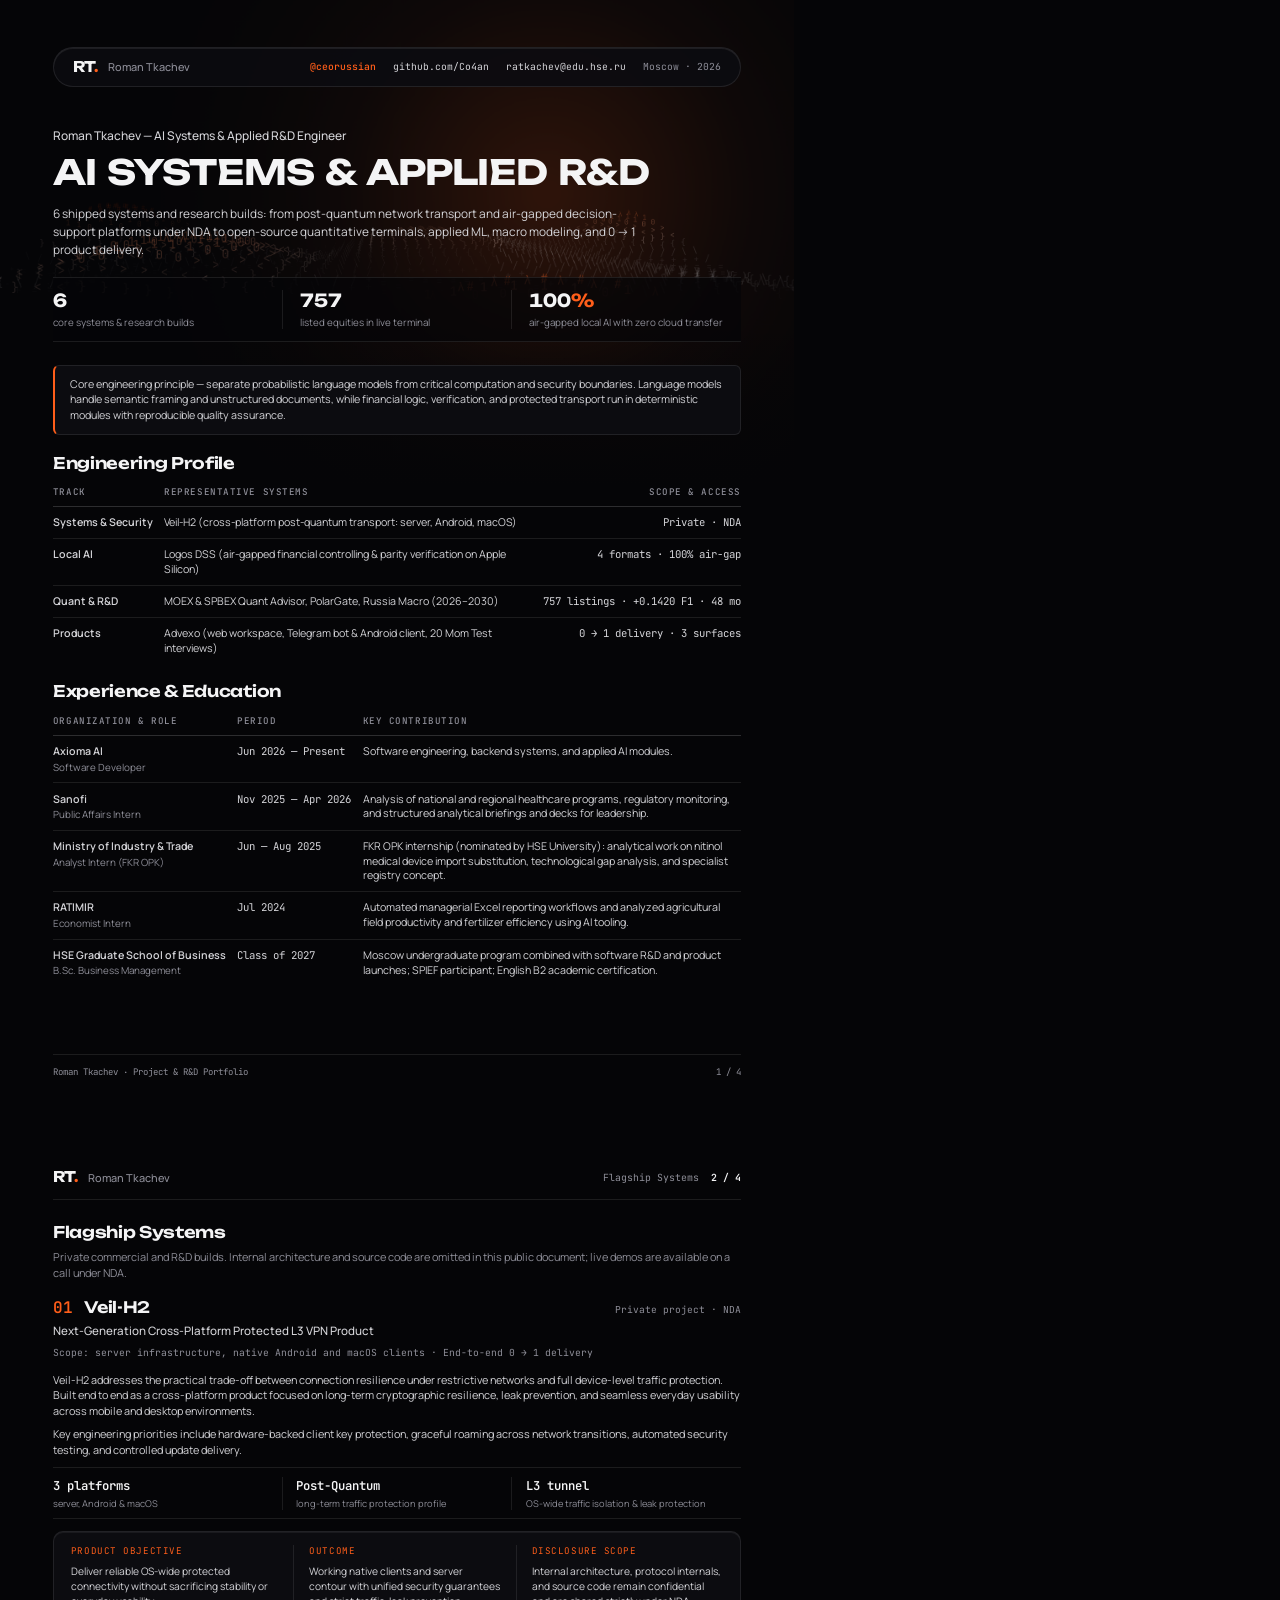
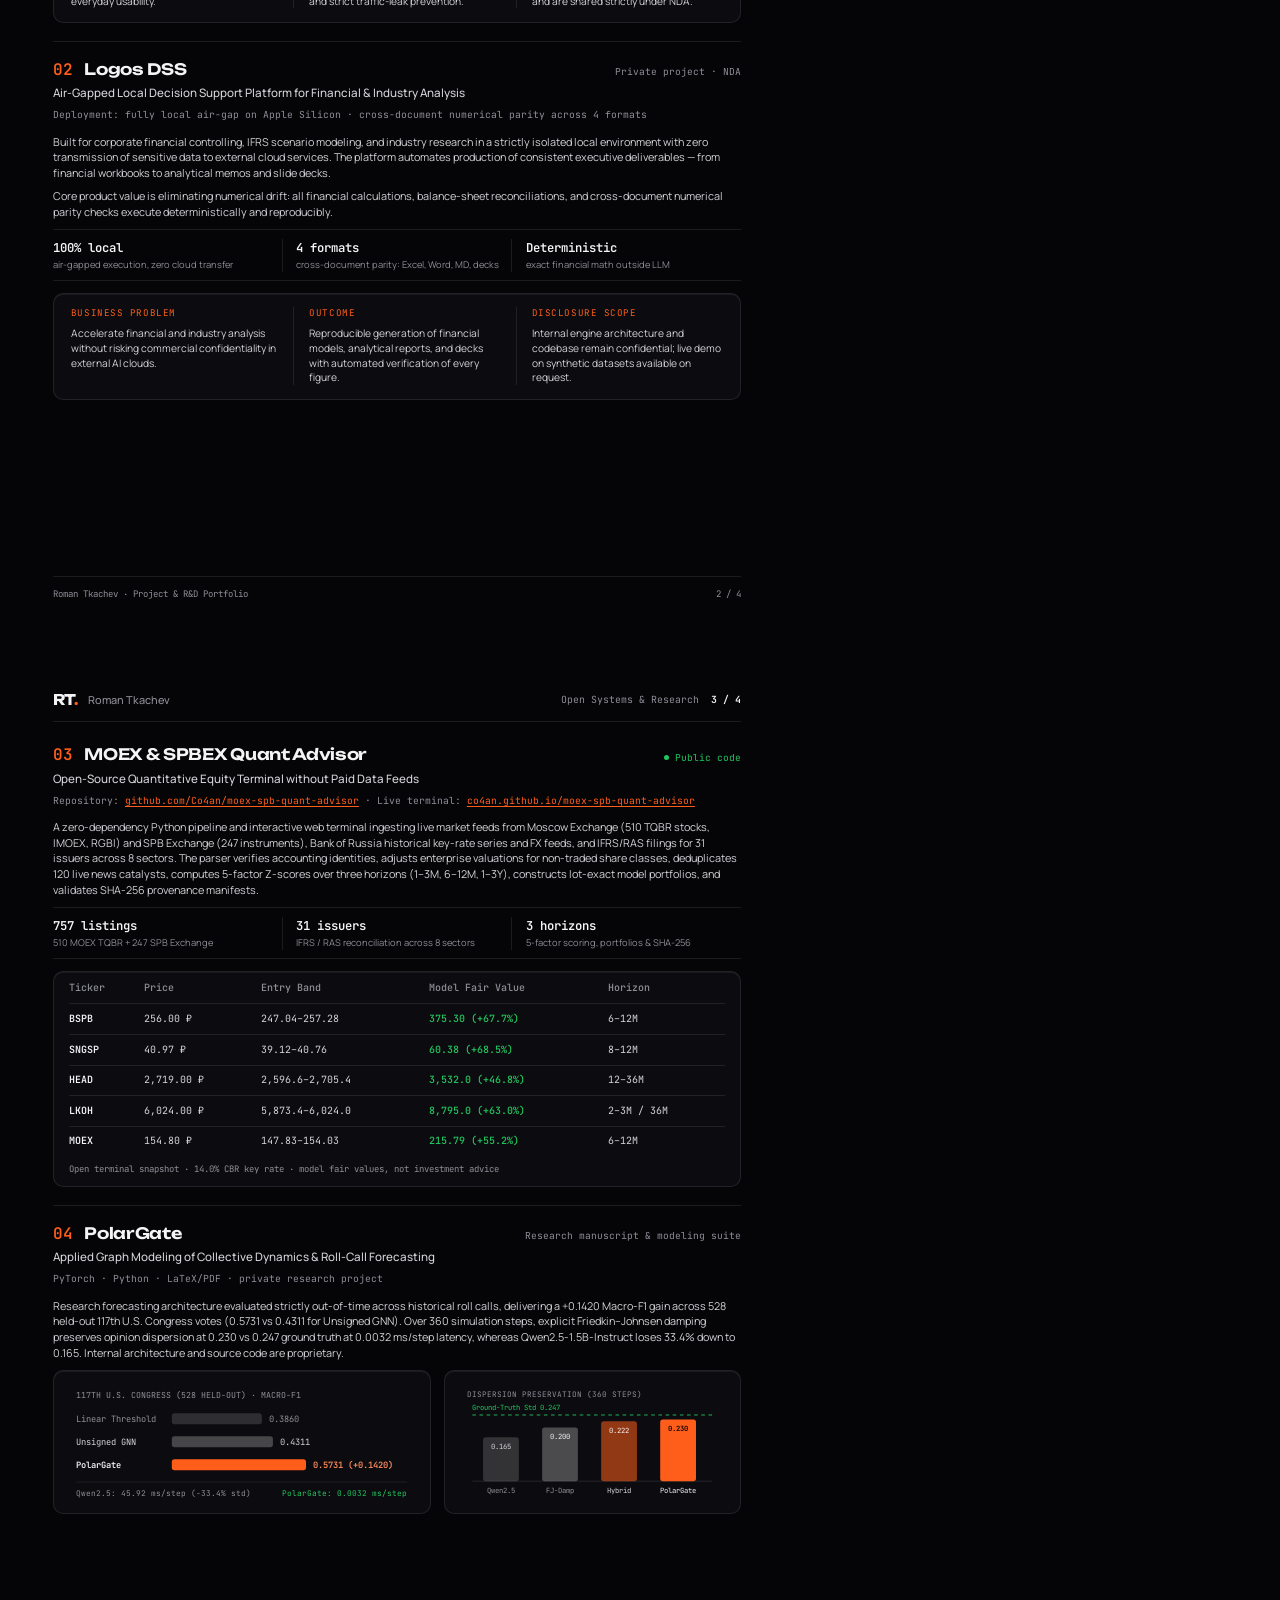
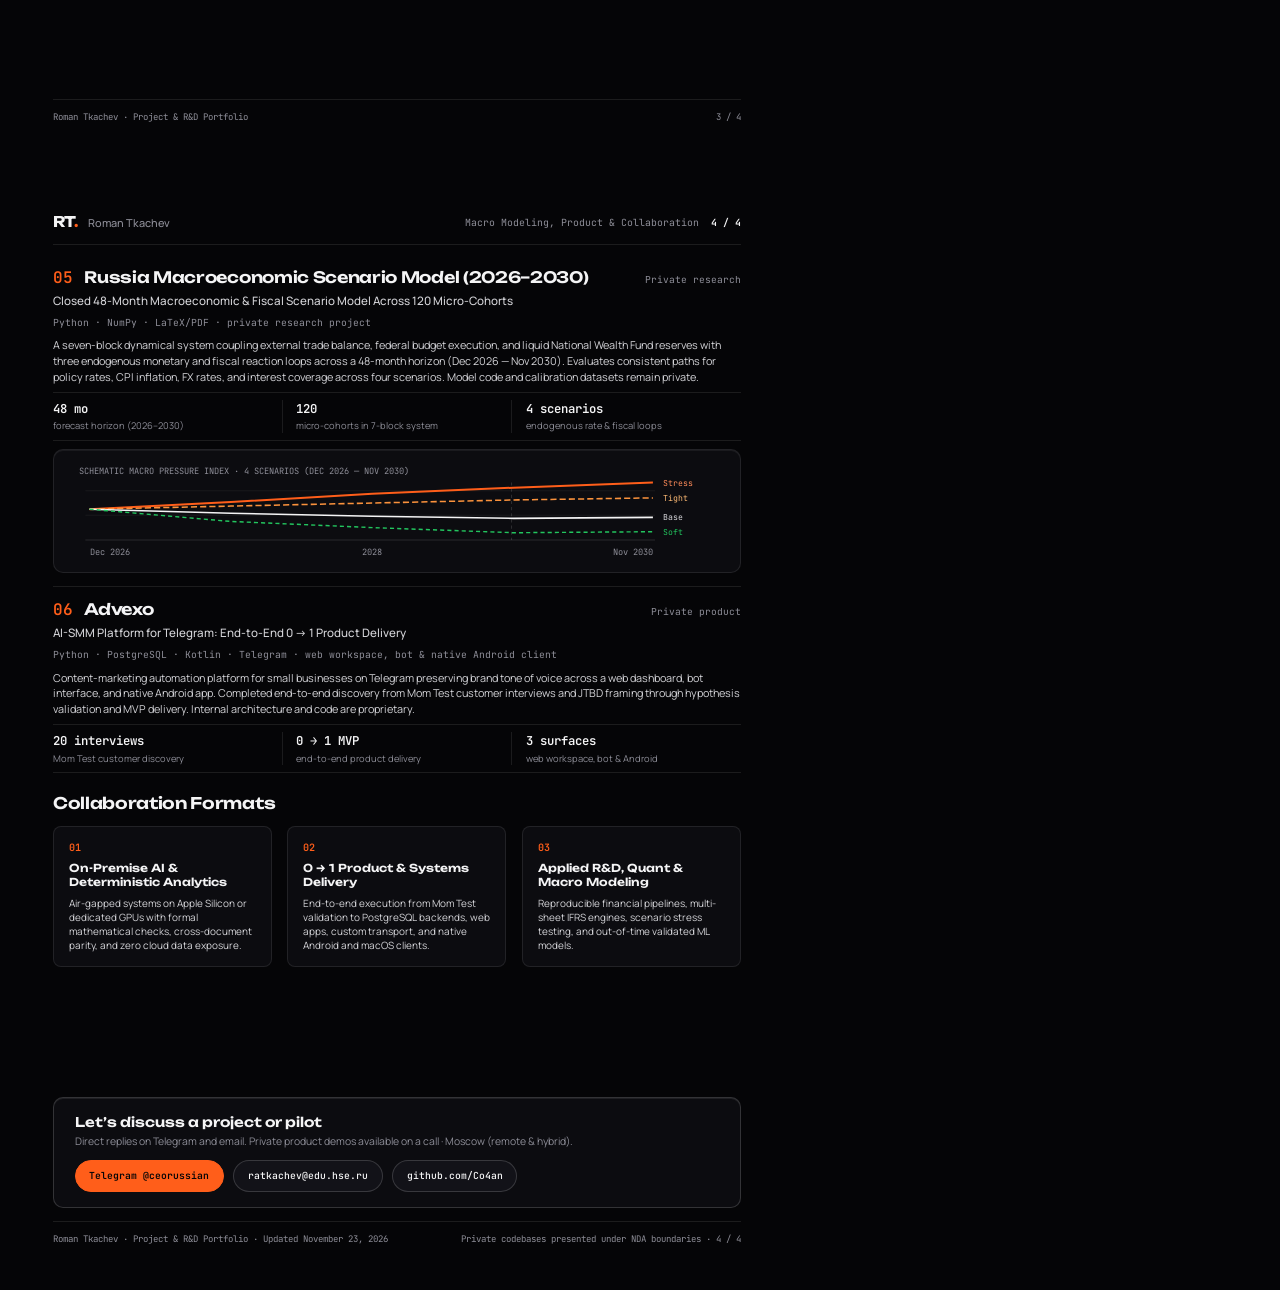
==== print/portfolio-en.html @ 4738bffe "Publish bilingual portfolio website, PDF dossiers, and GitHub Actions Pages workflow" ====
<!DOCTYPE html>
<html lang="en">
<head>
  <meta charset="UTF-8">
  <meta name="theme-color" content="#050507">
  <link rel="icon" href="../favicon.svg" type="image/svg+xml">
  <title>Roman Tkachev — AI Systems &amp; Applied R&amp;D</title>
  <link rel="preconnect" href="https://fonts.googleapis.com">
  <link rel="preconnect" href="https://fonts.gstatic.com" crossorigin>
  <link href="https://fonts.googleapis.com/css2?family=JetBrains+Mono:wght@400;500;600&family=Manrope:wght@400;500;600;700&family=Unbounded:wght@500;600;700&display=swap" rel="stylesheet">
  <style>
    :root {
      color-scheme: dark;
      --void: #050507;
      --surface: #0C0C10;
      --panel: #121218;
      --ink: #F4F4F5;
      --body: #D4D4D8;
      --muted: #8E8E98;
      --dim: #52525B;
      --accent: #FF5E1A;
      --accent-soft: rgba(255, 94, 26, 0.14);
      --live: #22C55E;
      --hairline: rgba(255, 255, 255, 0.09);
      --hairline-strong: rgba(255, 255, 255, 0.16);
      --font-display: "Unbounded", "Manrope", system-ui, sans-serif;
      --font-sans: "Manrope", system-ui, -apple-system, sans-serif;
      --font-mono: "JetBrains Mono", ui-monospace, SFMono-Regular, Menlo, monospace;
    }

    @page {
      size: A4 portrait;
      margin: 0;
    }

    *,
    *::before,
    *::after {
      box-sizing: border-box;
      margin: 0;
      padding: 0;
    }

    html,
    body {
      background-color: var(--void);
      color: var(--ink);
      font-family: var(--font-sans);
      font-size: 8.6pt;
      line-height: 1.46;
      -webkit-font-smoothing: antialiased;
      -webkit-print-color-adjust: exact;
      print-color-adjust: exact;
    }

    a {
      color: var(--ink);
      text-decoration: none;
    }

    .page {
      position: relative;
      width: 210mm;
      height: 297mm;
      padding: 12.5mm 14mm 11.5mm 14mm;
      background-color: var(--void);
      overflow: hidden;
      display: flex;
      flex-direction: column;
      page-break-after: always;
      break-after: page;
    }

    .page:last-child {
      page-break-after: auto;
      break-after: auto;
    }

    .hero-wave {
      position: absolute;
      top: 0;
      left: 0;
      width: 210mm;
      height: 128mm;
      object-fit: cover;
      object-position: center top;
      z-index: 0;
      pointer-events: none;
    }

    .hero-fade {
      position: absolute;
      top: 86mm;
      left: 0;
      right: 0;
      height: 44mm;
      background: linear-gradient(180deg, rgba(5, 5, 7, 0) 0%, #050507 100%);
      z-index: 1;
      pointer-events: none;
    }

    .page-content {
      position: relative;
      z-index: 2;
      display: flex;
      flex-direction: column;
      height: 100%;
    }

    .header-pill {
      height: 10.5mm;
      padding: 0 5mm;
      display: flex;
      align-items: center;
      justify-content: space-between;
      background-color: rgba(12, 12, 16, 0.88);
      border: 1px solid var(--hairline);
      box-shadow: inset 0 1px 0 rgba(255, 255, 255, 0.08);
      border-radius: 9999px;
      margin-bottom: 8.5mm;
    }

    .brand {
      display: inline-flex;
      align-items: center;
      gap: 3mm;
    }

    .brand-monogram {
      font-family: var(--font-display);
      font-size: 11pt;
      line-height: 1;
      font-weight: 700;
      letter-spacing: -0.04em;
      color: var(--ink);
    }

    .brand-dot {
      color: var(--accent);
    }

    .brand-name {
      font-size: 8.2pt;
      font-weight: 500;
      color: var(--muted);
    }

    .pill-links {
      display: flex;
      align-items: center;
      gap: 4.5mm;
      font-family: var(--font-mono);
      font-size: 7.3pt;
      color: var(--muted);
    }

    .pill-links a {
      color: var(--body);
    }

    .pill-links .accent-link {
      color: var(--accent);
      font-weight: 500;
    }

    .hero-block {
      padding-top: 2mm;
      margin-bottom: 6mm;
    }

    .hero-role {
      font-size: 9pt;
      font-weight: 500;
      color: var(--body);
      margin-bottom: 3mm;
    }

    .hero-title {
      font-family: var(--font-display);
      font-size: 26pt;
      line-height: 1.03;
      font-weight: 700;
      letter-spacing: -0.025em;
      word-spacing: 0.08em;
      text-transform: uppercase;
      color: var(--ink);
      text-wrap: balance;
      margin-bottom: 3.8mm;
    }

    .hero-lead {
      max-width: 156mm;
      font-size: 8.9pt;
      line-height: 1.48;
      color: var(--body);
    }

    .hero-metrics {
      display: grid;
      grid-template-columns: repeat(3, 1fr);
      margin-top: 5mm;
      padding: 3.2mm 0;
      border-top: 1px solid var(--hairline);
      border-bottom: 1px solid var(--hairline);
      background: rgba(5, 5, 7, 0.72);
    }

    .hero-metric {
      padding-right: 4mm;
    }

    .hero-metric + .hero-metric {
      padding-left: 4.5mm;
      border-left: 1px solid var(--hairline);
    }

    .hero-metric-val {
      font-family: var(--font-display);
      font-size: 13.5pt;
      line-height: 1.15;
      font-weight: 700;
      color: var(--ink);
      font-variant-numeric: tabular-nums;
    }

    .hero-metric-val span {
      color: var(--accent);
    }

    .hero-metric-lbl {
      margin-top: 1mm;
      font-size: 7.4pt;
      color: var(--muted);
    }

    .running-head {
      display: flex;
      align-items: center;
      justify-content: space-between;
      padding-bottom: 3.5mm;
      margin-bottom: 6mm;
      border-bottom: 1px solid var(--hairline);
    }

    .running-right {
      display: flex;
      align-items: center;
      gap: 3mm;
      font-family: var(--font-mono);
      font-size: 7.4pt;
      color: var(--muted);
      font-variant-numeric: tabular-nums;
    }

    .running-page {
      color: var(--ink);
      font-weight: 600;
    }

    .sec-title {
      font-family: var(--font-display);
      font-size: 12pt;
      line-height: 1.2;
      font-weight: 600;
      letter-spacing: -0.02em;
      color: var(--ink);
      text-wrap: balance;
      margin-bottom: 3.5mm;
    }

    .sec-sub {
      font-size: 8.2pt;
      color: var(--muted);
      margin-top: -1.5mm;
      margin-bottom: 4.5mm;
    }

    .data-table {
      width: 100%;
      border-collapse: collapse;
      margin-bottom: 5mm;
    }

    .data-table th {
      text-align: left;
      font-family: var(--font-mono);
      font-size: 6.9pt;
      font-weight: 500;
      text-transform: uppercase;
      letter-spacing: 0.06em;
      color: var(--muted);
      padding: 0 3mm 1.8mm 0;
      border-bottom: 1px solid var(--hairline-strong);
    }

    .data-table th:last-child {
      padding-right: 0;
      text-align: right;
    }

    .data-table td {
      padding: 2.15mm 3mm 2.15mm 0;
      border-bottom: 1px solid var(--hairline);
      vertical-align: top;
      font-size: 8pt;
      line-height: 1.38;
      color: var(--body);
    }

    .data-table td:last-child {
      padding-right: 0;
    }

    .data-table tr:last-child td {
      border-bottom: 0;
    }

    .col-strong {
      color: var(--ink);
      font-weight: 600;
      white-space: nowrap;
    }

    .col-mono {
      font-family: var(--font-mono);
      font-size: 7.4pt;
      color: var(--ink);
      font-variant-numeric: tabular-nums;
      text-align: right;
      white-space: nowrap;
    }

    .col-period {
      font-family: var(--font-mono);
      font-size: 7.3pt;
      color: var(--muted);
      font-variant-numeric: tabular-nums;
      white-space: nowrap;
    }

    .role-muted {
      display: block;
      font-size: 7.4pt;
      font-weight: 400;
      color: var(--muted);
      margin-top: 0.5mm;
    }

    .profile-quote {
      padding: 3mm 4mm;
      background-color: var(--surface);
      border: 1px solid var(--hairline);
      border-left: 2.5px solid var(--accent);
      border-radius: 6px;
      margin-bottom: 4.8mm;
      font-size: 8pt;
      line-height: 1.44;
      color: var(--body);
    }

    .case-item {
      padding-bottom: 4.8mm;
      margin-bottom: 4.8mm;
      border-bottom: 1px solid var(--hairline);
    }

    .case-item:last-of-type {
      border-bottom: 0;
      margin-bottom: 0;
      padding-bottom: 0;
    }

    .case-header {
      display: flex;
      align-items: baseline;
      justify-content: space-between;
      gap: 4mm;
      margin-bottom: 1.6mm;
    }

    .case-title-row {
      display: flex;
      align-items: baseline;
      gap: 3mm;
    }

    .case-num {
      font-family: var(--font-mono);
      font-size: 12pt;
      font-weight: 600;
      color: var(--accent);
      font-variant-numeric: tabular-nums;
      line-height: 1;
    }

    .case-title {
      font-family: var(--font-display);
      font-size: 11.8pt;
      line-height: 1.18;
      font-weight: 600;
      letter-spacing: -0.02em;
      color: var(--ink);
    }

    .case-subtitle {
      font-size: 8.7pt;
      font-weight: 500;
      color: var(--body);
      margin-bottom: 1.6mm;
    }

    .status-tag {
      display: inline-flex;
      align-items: center;
      gap: 1.6mm;
      font-family: var(--font-mono);
      font-size: 7.2pt;
      color: var(--muted);
      white-space: nowrap;
      flex-shrink: 0;
    }

    .status-tag--live {
      color: var(--live);
    }

    .status-dot {
      width: 5px;
      height: 5px;
      border-radius: 9999px;
      background-color: var(--live);
      display: inline-block;
    }

    .case-spec {
      font-family: var(--font-mono);
      font-size: 7.3pt;
      color: var(--muted);
      margin-bottom: 3mm;
      font-variant-numeric: tabular-nums;
    }

    .case-spec a {
      color: var(--accent);
      text-decoration: underline;
      text-underline-offset: 2px;
    }

    .case-prose {
      font-size: 8.1pt;
      line-height: 1.45;
      color: var(--body);
      margin-bottom: 2mm;
    }

    .case-metrics {
      display: grid;
      grid-template-columns: repeat(3, 1fr);
      margin: 2.6mm 0 3mm 0;
      padding: 2.2mm 0;
      border-top: 1px solid var(--hairline);
      border-bottom: 1px solid var(--hairline);
    }

    .case-metric {
      padding-right: 3mm;
    }

    .case-metric + .case-metric {
      padding-left: 3.5mm;
      border-left: 1px solid var(--hairline);
    }

    .case-metric-val {
      font-family: var(--font-mono);
      font-size: 9.2pt;
      font-weight: 600;
      color: var(--ink);
      font-variant-numeric: tabular-nums;
    }

    .case-metric-lbl {
      font-size: 7pt;
      color: var(--muted);
      margin-top: 0.5mm;
    }

    .visual-panel {
      background-color: var(--surface);
      border: 1px solid var(--hairline);
      box-shadow: inset 0 1px 0 rgba(255, 255, 255, 0.06);
      border-radius: 10px;
      padding: 2.6mm 4mm;
      margin-top: 2.2mm;
    }

    .nda-grid {
      display: grid;
      grid-template-columns: repeat(3, 1fr);
      gap: 4mm;
      background-color: var(--surface);
      border: 1px solid var(--hairline);
      box-shadow: inset 0 1px 0 rgba(255, 255, 255, 0.06);
      border-radius: 10px;
      padding: 3.6mm 4.5mm;
      margin-top: 3mm;
    }

    .nda-col + .nda-col {
      padding-left: 4mm;
      border-left: 1px solid var(--hairline);
    }

    .nda-kicker {
      font-family: var(--font-mono);
      font-size: 6.9pt;
      text-transform: uppercase;
      letter-spacing: 0.06em;
      color: var(--accent);
      margin-bottom: 1.4mm;
    }

    .nda-text {
      font-size: 7.7pt;
      line-height: 1.44;
      color: var(--body);
    }

    .visual-panel svg {
      width: 100%;
      height: auto;
      display: block;
    }

    .visual-split {
      display: grid;
      grid-template-columns: 1.12fr 0.88fr;
      gap: 3.5mm;
      margin-top: 2.5mm;
    }

    .visual-split .visual-panel {
      margin-top: 0;
      padding: 2.8mm 3.5mm;
    }

    .quant-table {
      width: 100%;
      border-collapse: collapse;
      font-family: var(--font-mono);
      font-size: 7.5pt;
      line-height: 1.45;
      font-variant-numeric: tabular-nums;
    }

    .quant-table th {
      text-align: left;
      color: var(--muted);
      font-weight: 500;
      padding: 0 2mm 2mm 0;
      border-bottom: 1px solid var(--hairline);
    }

    .quant-table td {
      padding: 2mm 2mm 2mm 0;
      border-bottom: 1px solid var(--hairline);
      color: var(--body);
    }

    .quant-table tr:last-child td {
      border-bottom: 0;
    }

    .quant-table td.quant-ticker {
      color: var(--ink);
      font-weight: 600;
    }

    .quant-table td.quant-up {
      color: var(--live);
      font-weight: 500;
    }

    .quant-table td.quant-accent {
      color: var(--accent);
      font-weight: 500;
    }

    .quant-footnote {
      margin-top: 1.8mm;
      font-family: var(--font-mono);
      font-size: 6.7pt;
      color: var(--muted);
    }

    /* =====================================================================
       PAGE 4: COMPACT CASES, FORMATS & CONTACT
       ===================================================================== */
    .case-item--compact {
      padding-bottom: 3.4mm;
      margin-bottom: 3.4mm;
    }

    .case-item--compact .case-metrics {
      margin: 2mm 0 2.2mm 0;
      padding: 1.8mm 0;
    }

    .case-item--compact .case-spec {
      margin-bottom: 2mm;
    }

    .sec-title--spaced {
      margin-top: 5.5mm;
    }

    .tracks-grid {
      display: grid;
      grid-template-columns: repeat(3, 1fr);
      gap: 4mm;
      margin-bottom: 4.5mm;
    }

    .track-col {
      padding: 3.5mm 4mm;
      background-color: var(--surface);
      border: 1px solid var(--hairline);
      border-radius: 8px;
    }

    .track-num {
      font-family: var(--font-mono);
      font-size: 7.6pt;
      font-weight: 600;
      color: var(--accent);
      margin-bottom: 1.5mm;
    }

    .track-title {
      font-family: var(--font-display);
      font-size: 8.2pt;
      line-height: 1.28;
      font-weight: 600;
      color: var(--ink);
      margin-bottom: 1.8mm;
    }

    .track-body {
      font-size: 7.5pt;
      line-height: 1.42;
      color: var(--body);
    }

    .closing-card {
      margin-top: auto;
      padding: 4mm 5.5mm;
      background-color: var(--surface);
      border: 1px solid var(--hairline-strong);
      box-shadow: inset 0 1px 0 rgba(255, 255, 255, 0.08);
      border-radius: 10px;
      display: flex;
      flex-direction: column;
      align-items: flex-start;
      gap: 3mm;
    }

    .closing-title {
      font-family: var(--font-display);
      font-size: 10pt;
      line-height: 1.25;
      font-weight: 600;
      color: var(--ink);
      margin-bottom: 1mm;
    }

    .closing-lead {
      font-size: 7.8pt;
      color: var(--muted);
    }

    .closing-pills {
      display: flex;
      flex-wrap: wrap;
      gap: 2.5mm;
      justify-content: flex-start;
    }

    .cta-pill {
      display: inline-flex;
      align-items: center;
      padding: 2mm 3.6mm;
      border-radius: 9999px;
      font-family: var(--font-mono);
      font-size: 7.3pt;
      font-weight: 500;
      border: 1px solid var(--hairline-strong);
      color: var(--ink);
      background-color: var(--panel);
    }

    .cta-pill--primary {
      background-color: var(--accent);
      border-color: var(--accent);
      color: #050507;
      font-weight: 600;
    }

    .page-footer {
      margin-top: auto;
      padding-top: 3mm;
      border-top: 1px solid var(--hairline);
      display: flex;
      justify-content: space-between;
      font-family: var(--font-mono);
      font-size: 6.8pt;
      color: var(--muted);
    }

    .page-4-footer {
      margin-top: 3.5mm;
    }
  </style>
</head>
<body>
  <main>
    <!-- ===================================================================
         PAGE 1: COVER, PROFILE & EXPERIENCE
         =================================================================== -->
    <section class="page">
      <img id="hero-wave" class="hero-wave" alt="" aria-hidden="true">
      <div class="hero-fade" aria-hidden="true"></div>

      <div class="page-content">
        <header class="header-pill">
          <div class="brand">
            <span class="brand-monogram" translate="no">RT<span class="brand-dot">.</span></span>
            <span class="brand-name">Roman Tkachev</span>
          </div>
          <div class="pill-links">
            <a class="accent-link" href="https://t.me/ceorussian" translate="no">@ceorussian</a>
            <a href="https://github.com/Co4an" translate="no">github.com/Co4an</a>
            <a href="mailto:ratkachev@edu.hse.ru" translate="no">ratkachev@edu.hse.ru</a>
            <span>Moscow · 2026</span>
          </div>
        </header>

        <div class="hero-block">
          <p class="hero-role">Roman Tkachev — AI Systems &amp; Applied R&amp;D Engineer</p>
          <h1 class="hero-title">AI SYSTEMS &amp; APPLIED R&amp;D</h1>
          <p class="hero-lead">6 shipped systems and research builds: from post-quantum network transport and air-gapped decision-support platforms under NDA to open-source quantitative terminals, applied ML, macro modeling, and 0 → 1 product delivery.</p>

          <div class="hero-metrics">
            <div class="hero-metric">
              <div class="hero-metric-val">6</div>
              <div class="hero-metric-lbl">core systems &amp; research builds</div>
            </div>
            <div class="hero-metric">
              <div class="hero-metric-val">757</div>
              <div class="hero-metric-lbl">listed equities in live terminal</div>
            </div>
            <div class="hero-metric">
              <div class="hero-metric-val">100<span>%</span></div>
              <div class="hero-metric-lbl">air-gapped local AI with zero cloud transfer</div>
            </div>
          </div>
        </div>

        <div class="profile-quote">
          Core engineering principle — separate probabilistic language models from critical computation and security boundaries. Language models handle semantic framing and unstructured documents, while financial logic, verification, and protected transport run in deterministic modules with reproducible quality assurance.
        </div>

        <h2 class="sec-title">Engineering Profile</h2>
        <table class="data-table">
          <thead>
            <tr>
              <th>Track</th>
              <th>Representative Systems</th>
              <th>Scope &amp; Access</th>
            </tr>
          </thead>
          <tbody>
            <tr>
              <td class="col-strong">Systems &amp; Security</td>
              <td><span translate="no">Veil-H2</span> (cross-platform post-quantum transport: server, <span translate="no">Android</span>, <span translate="no">macOS</span>)</td>
              <td class="col-mono">Private · NDA</td>
            </tr>
            <tr>
              <td class="col-strong">Local AI</td>
              <td><span translate="no">Logos</span> DSS (air-gapped financial controlling &amp; parity verification on <span translate="no">Apple Silicon</span>)</td>
              <td class="col-mono">4 formats · 100% air-gap</td>
            </tr>
            <tr>
              <td class="col-strong">Quant &amp; R&amp;D</td>
              <td><span translate="no">MOEX &amp; SPBEX Quant Advisor</span>, <span translate="no">PolarGate</span>, Russia Macro (2026–2030)</td>
              <td class="col-mono">757 listings · +0.1420 F1 · 48 mo</td>
            </tr>
            <tr>
              <td class="col-strong">Products</td>
              <td><span translate="no">Advexo</span> (web workspace, <span translate="no">Telegram</span> bot &amp; <span translate="no">Android</span> client, 20 <span translate="no">Mom Test</span> interviews)</td>
              <td class="col-mono">0 → 1 delivery · 3 surfaces</td>
            </tr>
          </tbody>
        </table>

        <h2 class="sec-title">Experience &amp; Education</h2>
        <table class="data-table" style="margin-bottom: 0;">
          <thead>
            <tr>
              <th>Organization &amp; Role</th>
              <th>Period</th>
              <th style="text-align: left;">Key Contribution</th>
            </tr>
          </thead>
          <tbody>
            <tr>
              <td class="col-strong"><span translate="no">Axioma AI</span><span class="role-muted">Software Developer</span></td>
              <td class="col-period">Jun 2026 — Present</td>
              <td>Software engineering, backend systems, and applied AI modules.</td>
            </tr>
            <tr>
              <td class="col-strong"><span translate="no">Sanofi</span><span class="role-muted">Public Affairs Intern</span></td>
              <td class="col-period">Nov 2025 — Apr 2026</td>
              <td>Analysis of national and regional healthcare programs, regulatory monitoring, and structured analytical briefings and decks for leadership.</td>
            </tr>
            <tr>
              <td class="col-strong">Ministry of Industry &amp; Trade<span class="role-muted">Analyst Intern (FKR OPK)</span></td>
              <td class="col-period">Jun — Aug 2025</td>
              <td>FKR OPK internship (nominated by HSE University): analytical work on nitinol medical device import substitution, technological gap analysis, and specialist registry concept.</td>
            </tr>
            <tr>
              <td class="col-strong"><span translate="no">RATIMIR</span><span class="role-muted">Economist Intern</span></td>
              <td class="col-period">Jul 2024</td>
              <td>Automated managerial <span translate="no">Excel</span> reporting workflows and analyzed agricultural field productivity and fertilizer efficiency using AI tooling.</td>
            </tr>
            <tr>
              <td class="col-strong">HSE Graduate School of Business<span class="role-muted">B.Sc. Business Management</span></td>
              <td class="col-period">Class of 2027</td>
              <td>Moscow undergraduate program combined with software R&amp;D and product launches; SPIEF participant; English B2 academic certification.</td>
            </tr>
          </tbody>
        </table>

        <footer class="page-footer">
          <span>Roman Tkachev · Project &amp; R&amp;D Portfolio</span>
          <span>1 / 4</span>
        </footer>
      </div>
    </section>

    <!-- ===================================================================
         PAGE 2: FLAGSHIP SYSTEMS (NDA-SAFE OVERVIEW: VEIL-H2 & LOGOS)
         =================================================================== -->
    <section class="page">
      <div class="page-content">
        <header class="running-head">
          <div class="brand">
            <span class="brand-monogram" translate="no">RT<span class="brand-dot">.</span></span>
            <span class="brand-name">Roman Tkachev</span>
          </div>
          <div class="running-right">
            <span>Flagship Systems</span>
            <span class="running-page">2 / 4</span>
          </div>
        </header>

        <h2 class="sec-title">Flagship Systems</h2>
        <p class="sec-sub">Private commercial and R&amp;D builds. Internal architecture and source code are omitted in this public document; live demos are available on a call under NDA.</p>

        <article class="case-item">
          <div class="case-header">
            <div class="case-title-row">
              <span class="case-num">01</span>
              <h3 class="case-title" translate="no">Veil-H2</h3>
            </div>
            <span class="status-tag">Private project · NDA</span>
          </div>
          <p class="case-subtitle">Next-Generation Cross-Platform Protected L3 VPN Product</p>
          <p class="case-spec">Scope: server infrastructure, native <span translate="no">Android</span> and <span translate="no">macOS</span> clients · End-to-end 0 → 1 delivery</p>
          <p class="case-prose"><span translate="no">Veil-H2</span> addresses the practical trade-off between connection resilience under restrictive networks and full device-level traffic protection. Built end to end as a cross-platform product focused on long-term cryptographic resilience, leak prevention, and seamless everyday usability across mobile and desktop environments.</p>
          <p class="case-prose">Key engineering priorities include hardware-backed client key protection, graceful roaming across network transitions, automated security testing, and controlled update delivery.</p>

          <div class="case-metrics">
            <div class="case-metric">
              <div class="case-metric-val">3 platforms</div>
              <div class="case-metric-lbl">server, <span translate="no">Android</span> &amp; <span translate="no">macOS</span></div>
            </div>
            <div class="case-metric">
              <div class="case-metric-val">Post-Quantum</div>
              <div class="case-metric-lbl">long-term traffic protection profile</div>
            </div>
            <div class="case-metric">
              <div class="case-metric-val">L3 tunnel</div>
              <div class="case-metric-lbl">OS-wide traffic isolation &amp; leak protection</div>
            </div>
          </div>

          <div class="nda-grid">
            <div class="nda-col">
              <div class="nda-kicker">Product Objective</div>
              <p class="nda-text">Deliver reliable OS-wide protected connectivity without sacrificing stability or everyday usability.</p>
            </div>
            <div class="nda-col">
              <div class="nda-kicker">Outcome</div>
              <p class="nda-text">Working native clients and server contour with unified security guarantees and strict traffic-leak prevention.</p>
            </div>
            <div class="nda-col">
              <div class="nda-kicker">Disclosure Scope</div>
              <p class="nda-text">Internal architecture, protocol internals, and source code remain confidential and are shared strictly under NDA.</p>
            </div>
          </div>
        </article>

        <article class="case-item">
          <div class="case-header">
            <div class="case-title-row">
              <span class="case-num">02</span>
              <h3 class="case-title" translate="no">Logos DSS</h3>
            </div>
            <span class="status-tag">Private project · NDA</span>
          </div>
          <p class="case-subtitle">Air-Gapped Local Decision Support Platform for Financial &amp; Industry Analysis</p>
          <p class="case-spec">Deployment: fully local <span translate="no">air-gap</span> on <span translate="no">Apple Silicon</span> · cross-document numerical parity across 4 formats</p>
          <p class="case-prose">Built for corporate financial controlling, IFRS scenario modeling, and industry research in a strictly isolated local environment with zero transmission of sensitive data to external cloud services. The platform automates production of consistent executive deliverables — from financial workbooks to analytical memos and slide decks.</p>
          <p class="case-prose">Core product value is eliminating numerical drift: all financial calculations, balance-sheet reconciliations, and cross-document numerical parity checks execute deterministically and reproducibly.</p>

          <div class="case-metrics">
            <div class="case-metric">
              <div class="case-metric-val">100% local</div>
              <div class="case-metric-lbl">air-gapped execution, zero cloud transfer</div>
            </div>
            <div class="case-metric">
              <div class="case-metric-val">4 formats</div>
              <div class="case-metric-lbl">cross-document parity: <span translate="no">Excel, Word, MD</span>, decks</div>
            </div>
            <div class="case-metric">
              <div class="case-metric-val">Deterministic</div>
              <div class="case-metric-lbl">exact financial math outside LLM</div>
            </div>
          </div>

          <div class="nda-grid">
            <div class="nda-col">
              <div class="nda-kicker">Business Problem</div>
              <p class="nda-text">Accelerate financial and industry analysis without risking commercial confidentiality in external AI clouds.</p>
            </div>
            <div class="nda-col">
              <div class="nda-kicker">Outcome</div>
              <p class="nda-text">Reproducible generation of financial models, analytical reports, and decks with automated verification of every figure.</p>
            </div>
            <div class="nda-col">
              <div class="nda-kicker">Disclosure Scope</div>
              <p class="nda-text">Internal engine architecture and codebase remain confidential; live demo on synthetic datasets available on request.</p>
            </div>
          </div>
        </article>

        <footer class="page-footer">
          <span>Roman Tkachev · Project &amp; R&amp;D Portfolio</span>
          <span>2 / 4</span>
        </footer>
      </div>
    </section>

    <!-- ===================================================================
         PAGE 3: FLAGSHIP ARCHITECTURE (03 MOEX QUANT & 04 POLARGATE)
         =================================================================== -->
    <section class="page">
      <div class="page-content">
        <header class="running-head">
          <div class="brand">
            <span class="brand-monogram" translate="no">RT<span class="brand-dot">.</span></span>
            <span class="brand-name">Roman Tkachev</span>
          </div>
          <div class="running-right">
            <span>Open Systems &amp; Research</span>
            <span class="running-page">3 / 4</span>
          </div>
        </header>

        <article class="case-item">
          <div class="case-header">
            <div class="case-title-row">
              <span class="case-num">03</span>
              <h3 class="case-title" translate="no">MOEX &amp; SPBEX Quant Advisor</h3>
            </div>
            <span class="status-tag status-tag--live"><span class="status-dot" aria-hidden="true"></span>Public code</span>
          </div>
          <p class="case-subtitle">Open-Source Quantitative Equity Terminal without Paid Data Feeds</p>
          <p class="case-spec">Repository: <a href="https://github.com/Co4an/moex-spb-quant-advisor" translate="no">github.com/Co4an/moex-spb-quant-advisor</a> · Live terminal: <a href="https://co4an.github.io/moex-spb-quant-advisor/" translate="no">co4an.github.io/moex-spb-quant-advisor</a></p>
          <p class="case-prose">A zero-dependency <span translate="no">Python</span> pipeline and interactive web terminal ingesting live market feeds from Moscow Exchange (510 TQBR stocks, IMOEX, RGBI) and SPB Exchange (247 instruments), Bank of Russia historical key-rate series and FX feeds, and IFRS/RAS filings for 31 issuers across 8 sectors. The parser verifies accounting identities, adjusts enterprise valuations for non-traded share classes, deduplicates 120 live news catalysts, computes 5-factor Z-scores over three horizons (1–3M, 6–12M, 1–3Y), constructs lot-exact model portfolios, and validates <span translate="no">SHA-256</span> provenance manifests.</p>

          <div class="case-metrics">
            <div class="case-metric">
              <div class="case-metric-val">757 listings</div>
              <div class="case-metric-lbl">510 MOEX TQBR + 247 SPB Exchange</div>
            </div>
            <div class="case-metric">
              <div class="case-metric-val">31 issuers</div>
              <div class="case-metric-lbl">IFRS / RAS reconciliation across 8 sectors</div>
            </div>
            <div class="case-metric">
              <div class="case-metric-val">3 horizons</div>
              <div class="case-metric-lbl">5-factor scoring, portfolios &amp; <span translate="no">SHA-256</span></div>
            </div>
          </div>

          <div class="visual-panel">
            <table class="quant-table" aria-label="Top ranked MOEX equities under 14% CBR rate">
              <thead>
                <tr>
                  <th>Ticker</th>
                  <th>Price</th>
                  <th>Entry Band</th>
                  <th>Model Fair Value</th>
                  <th>Horizon</th>
                </tr>
              </thead>
              <tbody>
                <tr>
                  <td class="quant-ticker" translate="no">BSPB</td>
                  <td>256.00 ₽</td>
                  <td>247.04–257.28</td>
                  <td class="quant-up">375.30 (+67.7%)</td>
                  <td>6–12M</td>
                </tr>
                <tr>
                  <td class="quant-ticker" translate="no">SNGSP</td>
                  <td>40.97 ₽</td>
                  <td>39.12–40.76</td>
                  <td class="quant-up">60.38 (+68.5%)</td>
                  <td>8–12M</td>
                </tr>
                <tr>
                  <td class="quant-ticker" translate="no">HEAD</td>
                  <td>2,719.00 ₽</td>
                  <td>2,596.6–2,705.4</td>
                  <td class="quant-up">3,532.0 (+46.8%)</td>
                  <td>12–36M</td>
                </tr>
                <tr>
                  <td class="quant-ticker" translate="no">LKOH</td>
                  <td>6,024.00 ₽</td>
                  <td>5,873.4–6,024.0</td>
                  <td class="quant-up">8,795.0 (+63.0%)</td>
                  <td>2–3M / 36M</td>
                </tr>
                <tr>
                  <td class="quant-ticker" translate="no">MOEX</td>
                  <td>154.80 ₽</td>
                  <td>147.83–154.03</td>
                  <td class="quant-up">215.79 (+55.2%)</td>
                  <td>6–12M</td>
                </tr>
              </tbody>
            </table>
            <p class="quant-footnote">Open terminal snapshot · 14.0% CBR key rate · model fair values, not investment advice</p>
          </div>
        </article>

        <article class="case-item">
          <div class="case-header">
            <div class="case-title-row">
              <span class="case-num">04</span>
              <h3 class="case-title" translate="no">PolarGate</h3>
            </div>
            <span class="status-tag">Research manuscript &amp; modeling suite</span>
          </div>
          <p class="case-subtitle">Applied Graph Modeling of Collective Dynamics &amp; Roll-Call Forecasting</p>
          <p class="case-spec"><span translate="no">PyTorch</span> · <span translate="no">Python</span> · <span translate="no">LaTeX/PDF</span> · private research project</p>
          <p class="case-prose">Research forecasting architecture evaluated strictly out-of-time across historical roll calls, delivering a +0.1420 <span translate="no">Macro-F1</span> gain across 528 held-out 117th U.S. Congress votes (0.5731 vs 0.4311 for <span translate="no">Unsigned GNN</span>). Over 360 simulation steps, explicit Friedkin–Johnsen damping preserves opinion dispersion at 0.230 vs 0.247 ground truth at 0.0032&nbsp;ms/step latency, whereas <span translate="no">Qwen2.5-1.5B-Instruct</span> loses 33.4% down to 0.165. Internal architecture and source code are proprietary.</p>

          <div class="visual-split">
            <div class="visual-panel">
              <svg viewBox="0 0 380 132" role="img" aria-label="117th U.S. Congress Macro-F1 benchmark comparison">
                <text x="10" y="18" fill="#8E8E98" font-family="JetBrains Mono, monospace" font-size="9">117TH U.S. CONGRESS (528 HELD-OUT) · MACRO-F1</text>
                <text x="10" y="45" fill="#8E8E98" font-family="JetBrains Mono, monospace" font-size="9.5">Linear Threshold</text>
                <rect x="114" y="35" width="98" height="12" rx="3" fill="rgba(255,255,255,0.14)"/>
                <text x="220" y="45" fill="#8E8E98" font-family="JetBrains Mono, monospace" font-size="9.5">0.3860</text>

                <text x="10" y="70" fill="#D4D4D8" font-family="JetBrains Mono, monospace" font-size="9.5">Unsigned GNN</text>
                <rect x="114" y="60" width="110" height="12" rx="3" fill="rgba(255,255,255,0.24)"/>
                <text x="232" y="70" fill="#D4D4D8" font-family="JetBrains Mono, monospace" font-size="9.5">0.4311</text>

                <text x="10" y="95" fill="#F4F4F5" font-family="JetBrains Mono, monospace" font-size="9.5" font-weight="600">PolarGate</text>
                <rect x="114" y="85" width="146" height="12" rx="3" fill="#FF5E1A"/>
                <text x="268" y="95" fill="#FF8C5A" font-family="JetBrains Mono, monospace" font-size="9.5" font-weight="600">0.5731 (+0.1420)</text>

                <line x1="10" y1="110" x2="370" y2="110" stroke="rgba(255,255,255,0.08)" stroke-width="1"/>
                <text x="10" y="125" fill="#8E8E98" font-family="JetBrains Mono, monospace" font-size="8.5">Qwen2.5: 45.92 ms/step (−33.4% std)</text>
                <text x="370" y="125" text-anchor="end" fill="#22C55E" font-family="JetBrains Mono, monospace" font-size="8.5">PolarGate: 0.0032 ms/step</text>
              </svg>
            </div>
            <div class="visual-panel">
              <svg viewBox="0 0 300 132" role="img" aria-label="Dispersion preservation across 360 steps">
                <text x="10" y="18" fill="#8E8E98" font-family="JetBrains Mono, monospace" font-size="8.5">DISPERSION PRESERVATION (360 STEPS)</text>
                <line x1="16" y1="112" x2="284" y2="112" stroke="rgba(255,255,255,0.12)" stroke-width="1"/>
                <line x1="16" y1="38" x2="284" y2="38" stroke="#22C55E" stroke-dasharray="4 4" stroke-width="1"/>
                <text x="16" y="32" fill="#22C55E" font-family="JetBrains Mono, monospace" font-size="8">Ground-Truth Std 0.247</text>

                <rect x="28" y="63" width="40" height="49" rx="3" fill="rgba(255,255,255,0.16)"/>
                <text x="48" y="76" text-anchor="middle" fill="#D4D4D8" font-family="JetBrains Mono, monospace" font-size="8">0.165</text>
                <text x="48" y="125" text-anchor="middle" fill="#8E8E98" font-family="JetBrains Mono, monospace" font-size="8">Qwen2.5</text>

                <rect x="94" y="52" width="40" height="60" rx="3" fill="rgba(255,255,255,0.26)"/>
                <text x="114" y="65" text-anchor="middle" fill="#F4F4F5" font-family="JetBrains Mono, monospace" font-size="8">0.200</text>
                <text x="114" y="125" text-anchor="middle" fill="#8E8E98" font-family="JetBrains Mono, monospace" font-size="8">FJ-Damp</text>

                <rect x="160" y="45" width="40" height="67" rx="3" fill="rgba(255,94,26,0.55)"/>
                <text x="180" y="58" text-anchor="middle" fill="#F4F4F5" font-family="JetBrains Mono, monospace" font-size="8">0.222</text>
                <text x="180" y="125" text-anchor="middle" fill="#D4D4D8" font-family="JetBrains Mono, monospace" font-size="8">Hybrid</text>

                <rect x="226" y="43" width="40" height="69" rx="3" fill="#FF5E1A"/>
                <text x="246" y="56" text-anchor="middle" fill="#050507" font-family="JetBrains Mono, monospace" font-size="8" font-weight="600">0.230</text>
                <text x="246" y="125" text-anchor="middle" fill="#F4F4F5" font-family="JetBrains Mono, monospace" font-size="8">PolarGate</text>
              </svg>
            </div>
          </div>
        </article>

        <footer class="page-footer">
          <span>Roman Tkachev · Project &amp; R&amp;D Portfolio</span>
          <span>3 / 4</span>
        </footer>
      </div>
    </section>

    <!-- ===================================================================
         PAGE 4: SELECTED PROJECTS, COLLABORATION FORMATS & CONTACT
         =================================================================== -->
    <section class="page">
      <div class="page-content">
        <header class="running-head">
          <div class="brand">
            <span class="brand-monogram" translate="no">RT<span class="brand-dot">.</span></span>
            <span class="brand-name">Roman Tkachev</span>
          </div>
          <div class="running-right">
            <span>Macro Modeling, Product &amp; Collaboration</span>
            <span class="running-page">4 / 4</span>
          </div>
        </header>

        <article class="case-item case-item--compact">
          <div class="case-header">
            <div class="case-title-row">
              <span class="case-num">05</span>
              <h3 class="case-title">Russia Macroeconomic Scenario Model (2026–2030)</h3>
            </div>
            <span class="status-tag">Private research</span>
          </div>
          <p class="case-subtitle">Closed 48-Month Macroeconomic &amp; Fiscal Scenario Model Across 120 Micro-Cohorts</p>
          <p class="case-spec"><span translate="no">Python</span> · <span translate="no">NumPy</span> · <span translate="no">LaTeX/PDF</span> · private research project</p>
          <p class="case-prose">A seven-block dynamical system coupling external trade balance, federal budget execution, and liquid National Wealth Fund reserves with three endogenous monetary and fiscal reaction loops across a 48-month horizon (Dec 2026 — Nov 2030). Evaluates consistent paths for policy rates, CPI inflation, FX rates, and interest coverage across four scenarios. Model code and calibration datasets remain private.</p>

          <div class="case-metrics">
            <div class="case-metric">
              <div class="case-metric-val">48 mo</div>
              <div class="case-metric-lbl">forecast horizon (2026–2030)</div>
            </div>
            <div class="case-metric">
              <div class="case-metric-val">120</div>
              <div class="case-metric-lbl">micro-cohorts in 7-block system</div>
            </div>
            <div class="case-metric">
              <div class="case-metric-val">4 scenarios</div>
              <div class="case-metric-lbl">endogenous rate &amp; fiscal loops</div>
            </div>
          </div>

          <div class="visual-panel">
            <svg viewBox="0 0 640 100" role="img" aria-label="Schematic trajectories across four macro scenarios over 48 months">
              <text x="10" y="14" fill="#8E8E98" font-family="JetBrains Mono, monospace" font-size="8.5">SCHEMATIC MACRO PRESSURE INDEX · 4 SCENARIOS (DEC 2026 — NOV 2030)</text>
              <line x1="16" y1="30" x2="572" y2="30" stroke="rgba(255,255,255,0.05)" stroke-width="1"/>
              <line x1="16" y1="54" x2="572" y2="54" stroke="rgba(255,255,255,0.05)" stroke-width="1"/>
              <line x1="16" y1="78" x2="572" y2="78" stroke="rgba(255,255,255,0.12)" stroke-width="1"/>
              <line x1="432" y1="22" x2="432" y2="78" stroke="rgba(255,255,255,0.14)" stroke-dasharray="3 3"/>
              <polyline points="20,48 158,41 296,33 434,27 570,22" fill="none" stroke="#FF5E1A" stroke-width="2"/>
              <polyline points="20,48 158,45 296,42 434,39 570,37" fill="none" stroke="#FB923C" stroke-dasharray="6 3" stroke-width="1.5"/>
              <polyline points="20,48 158,52 296,55 434,57 570,56" fill="none" stroke="#F4F4F5" stroke-width="1.5"/>
              <polyline points="20,48 158,60 296,66 434,71 570,70" fill="none" stroke="#22C55E" stroke-dasharray="4 3" stroke-width="1.4"/>
              <text x="580" y="25" text-anchor="start" fill="#FF8C5A" font-family="JetBrains Mono, monospace" font-size="8">Stress</text>
              <text x="580" y="40" text-anchor="start" fill="#FDBA74" font-family="JetBrains Mono, monospace" font-size="8">Tight</text>
              <text x="580" y="59" text-anchor="start" fill="#D4D4D8" font-family="JetBrains Mono, monospace" font-size="8">Base</text>
              <text x="580" y="73" text-anchor="start" fill="#22C55E" font-family="JetBrains Mono, monospace" font-size="8">Soft</text>
              <text x="20" y="93" fill="#8E8E98" font-family="JetBrains Mono, monospace" font-size="8.5">Dec 2026</text>
              <text x="296" y="93" text-anchor="middle" fill="#8E8E98" font-family="JetBrains Mono, monospace" font-size="8.5">2028</text>
              <text x="570" y="93" text-anchor="end" fill="#8E8E98" font-family="JetBrains Mono, monospace" font-size="8.5">Nov 2030</text>
            </svg>
          </div>
        </article>

        <article class="case-item case-item--compact">
          <div class="case-header">
            <div class="case-title-row">
              <span class="case-num">06</span>
              <h3 class="case-title" translate="no">Advexo</h3>
            </div>
            <span class="status-tag">Private product</span>
          </div>
          <p class="case-subtitle">AI-SMM Platform for <span translate="no">Telegram</span>: End-to-End 0 → 1 Product Delivery</p>
          <p class="case-spec"><span translate="no">Python</span> · <span translate="no">PostgreSQL</span> · <span translate="no">Kotlin</span> · <span translate="no">Telegram</span> · web workspace, bot &amp; native <span translate="no">Android</span> client</p>
          <p class="case-prose">Content-marketing automation platform for small businesses on <span translate="no">Telegram</span> preserving brand tone of voice across a web dashboard, bot interface, and native <span translate="no">Android</span> app. Completed end-to-end discovery from <span translate="no">Mom Test</span> customer interviews and JTBD framing through hypothesis validation and MVP delivery. Internal architecture and code are proprietary.</p>

          <div class="case-metrics" style="margin-bottom: 0;">
            <div class="case-metric">
              <div class="case-metric-val">20 interviews</div>
              <div class="case-metric-lbl"><span translate="no">Mom Test</span> customer discovery</div>
            </div>
            <div class="case-metric">
              <div class="case-metric-val">0 → 1 MVP</div>
              <div class="case-metric-lbl">end-to-end product delivery</div>
            </div>
            <div class="case-metric">
              <div class="case-metric-val">3 surfaces</div>
              <div class="case-metric-lbl">web workspace, bot &amp; <span translate="no">Android</span></div>
            </div>
          </div>
        </article>

        <h2 class="sec-title sec-title--spaced">Collaboration Formats</h2>
        <div class="tracks-grid">
          <div class="track-col">
            <div class="track-num">01</div>
            <h3 class="track-title">On-Premise AI &amp; Deterministic Analytics</h3>
            <p class="track-body">Air-gapped systems on <span translate="no">Apple Silicon</span> or dedicated GPUs with formal mathematical checks, cross-document parity, and zero cloud data exposure.</p>
          </div>
          <div class="track-col">
            <div class="track-num">02</div>
            <h3 class="track-title">0 → 1 Product &amp; Systems Delivery</h3>
            <p class="track-body">End-to-end execution from <span translate="no">Mom Test</span> validation to <span translate="no">PostgreSQL</span> backends, web apps, custom transport, and native <span translate="no">Android</span> and <span translate="no">macOS</span> clients.</p>
          </div>
          <div class="track-col">
            <div class="track-num">03</div>
            <h3 class="track-title">Applied R&amp;D, Quant &amp; Macro Modeling</h3>
            <p class="track-body">Reproducible financial pipelines, multi-sheet IFRS engines, scenario stress testing, and out-of-time validated ML models.</p>
          </div>
        </div>

        <div class="closing-card">
          <div>
            <h3 class="closing-title">Let’s discuss a project or pilot</h3>
            <p class="closing-lead">Direct replies on <span translate="no">Telegram</span> and email. Private product demos available on a call · Moscow (remote &amp; hybrid).</p>
          </div>
          <div class="closing-pills">
            <a class="cta-pill cta-pill--primary" href="https://t.me/ceorussian" translate="no">Telegram @ceorussian</a>
            <a class="cta-pill" href="mailto:ratkachev@edu.hse.ru" translate="no">ratkachev@edu.hse.ru</a>
            <a class="cta-pill" href="https://github.com/Co4an" translate="no">github.com/Co4an</a>
          </div>
        </div>

        <footer class="page-footer page-4-footer">
          <span>Roman Tkachev · Project &amp; R&amp;D Portfolio · Updated November 23, 2026</span>
          <span>Private codebases presented under NDA boundaries · 4 / 4</span>
        </footer>
      </div>
    </section>
  </main>

  <script>
    (function paintGlyphTerrainToRaster() {
      const img = document.getElementById("hero-wave");
      if (!img) return;

      function renderCanvasWave() {
        const GLYPHS = ["·", "·", ":", "-", "=", "+", "/", "\\", "{", "}", "<", ">", "0", "1", "λ", "#"];
        const width = 794;
        const height = 460;
        const scaleDpr = 2.5;
        const canvas = document.createElement("canvas");
        canvas.width = Math.round(width * scaleDpr);
        canvas.height = Math.round(height * scaleDpr);
        const ctx = canvas.getContext("2d", { alpha: false });
        ctx.scale(scaleDpr, scaleDpr);

        ctx.fillStyle = "#050507";
        ctx.fillRect(0, 0, width, height);

        const grad = ctx.createRadialGradient(width * 0.68, height * 0.40, 10, width * 0.68, height * 0.40, width * 0.52);
        grad.addColorStop(0, "rgba(255, 94, 26, 0.16)");
        grad.addColorStop(0.45, "rgba(255, 94, 26, 0.04)");
        grad.addColorStop(1, "rgba(5, 5, 7, 0)");
        ctx.fillStyle = grad;
        ctx.fillRect(0, 0, width, height);

        const horizonY = 54;
        const cols = 58;
        const rows = 28;
        const t = 1.45;
        const fov = 440;
        const camPitch = 0.28;
        const camYaw = 0.04;
        const cosP = Math.cos(camPitch), sinP = Math.sin(camPitch);
        const cosY = Math.cos(camYaw), sinY = Math.sin(camYaw);
        const worldSpanX = 28.0;
        const worldSpanZ = 20.0;
        const camY = 2.55;
        const camZOffset = 4.6;

        function waveHeight(gx, gz) {
          const w1 = Math.sin(gx * 0.42 + t * 0.72) * Math.cos(gz * 0.34 - t * 0.48);
          const w2 = Math.sin((gx * 0.25 - gz * 0.38) + t * 0.52) * 0.65;
          const w3 = Math.cos(Math.hypot(gx * 0.32, gz * 0.28) - t * 0.85) * 0.42;
          return (w1 + w2 + w3) * 0.52;
        }

        ctx.textAlign = "center";
        ctx.textBaseline = "alphabetic";

        for (let rz = rows - 1; rz >= 0; rz--) {
          const nz = rz / (rows - 1);
          const wz = 2.0 + nz * worldSpanZ;

          for (let cx = 0; cx < cols; cx++) {
            const nx = cx / (cols - 1) - 0.5;
            const wx = nx * worldSpanX;
            const wy = waveHeight(wx, wz) * 1.6;

            const dx = wx;
            const dy = wy - camY;
            const dz = wz + camZOffset;

            const rx = dx * cosY - dz * sinY;
            const rz1 = dx * sinY + dz * cosY;
            const ry = dy * cosP - rz1 * sinP;
            const rz2 = dy * sinP + rz1 * cosP;

            if (rz2 <= 1.0) continue;

            const scale = fov / rz2;
            const sx = width * 0.5 + rx * scale;
            const sy = horizonY - ry * scale;

            if (sx < -10 || sx > width + 10 || sy < 56 || sy > 286) continue;

            const normH = Math.max(0, Math.min(1, (wy + 1.45) / 2.9));
            const depthFade = Math.max(0.14, Math.min(1, 1.06 - nz * 0.78));
            const edgeFade = sy > 240 ? Math.max(0, (286 - sy) / 46) : 1.0;
            const leftTextQuiet = (sx < 490 && sy > 96 && sy < 268) ? 0.32 : 1.0;
            const glyphIdx = Math.min(GLYPHS.length - 1, Math.floor(normH * GLYPHS.length));
            const glyph = GLYPHS[glyphIdx];

            const fontSize = Math.max(6.2, Math.min(11.6, scale * 0.36));
            const amberMix = Math.max(0, (normH - 0.48) / 0.52);
            const alpha = (0.18 + normH * 0.62) * depthFade * edgeFade * leftTextQuiet;

            if (amberMix > 0.14) {
              const r = Math.round(244 + (255 - 244) * amberMix);
              const g = Math.round(244 + (94 - 244) * amberMix);
              const b = Math.round(245 + (26 - 245) * amberMix);
              ctx.fillStyle = `rgba(${r},${g},${b},${Math.min(0.92, alpha * 1.25).toFixed(3)})`;
            } else {
              ctx.fillStyle = `rgba(212,212,216,${(alpha * 0.68).toFixed(3)})`;
            }

            ctx.font = `${fontSize.toFixed(1)}px "JetBrains Mono", monospace`;
            ctx.fillText(glyph, sx, sy);
          }
        }

        img.src = canvas.toDataURL("image/png");
        window.__HERO_READY__ = true;
      }

      if (document.fonts && document.fonts.ready) {
        document.fonts.ready.then(renderCanvasWave);
      } else {
        renderCanvasWave();
      }
    })();
  </script>
</body>
</html>
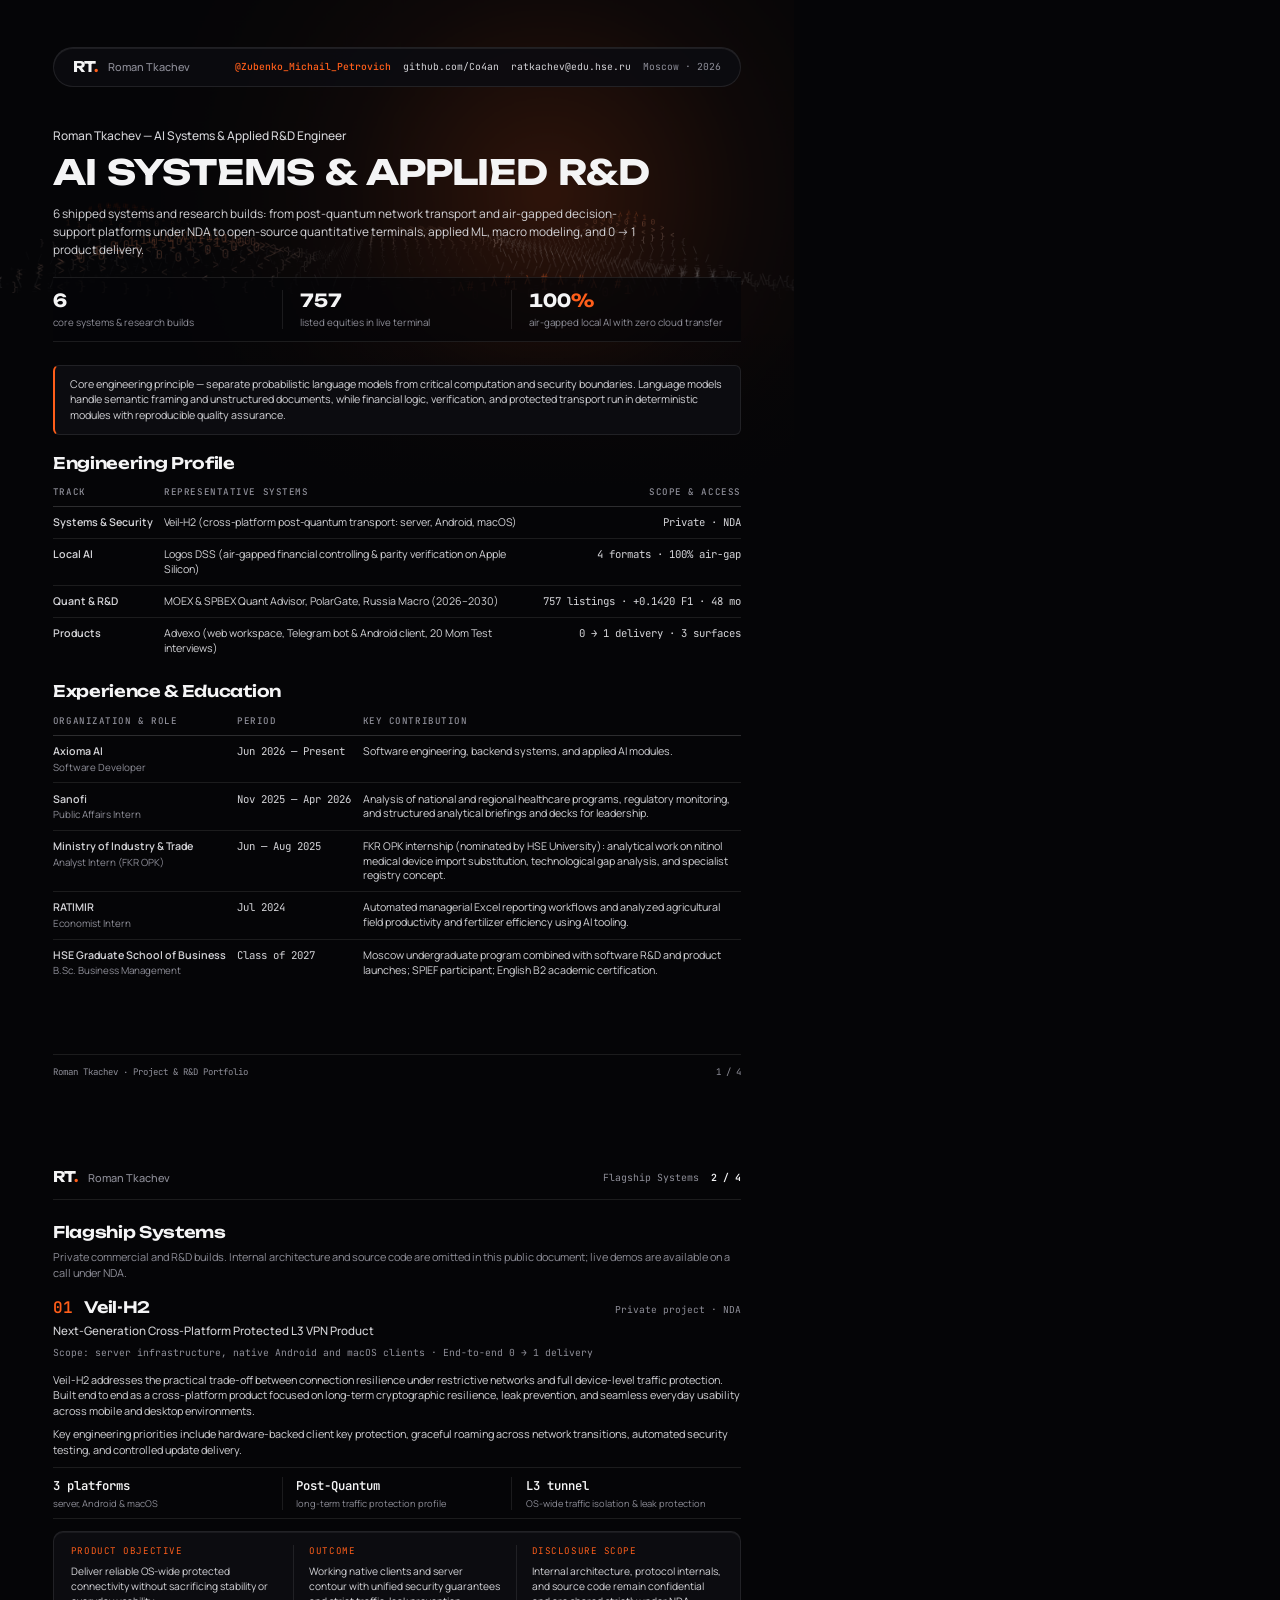
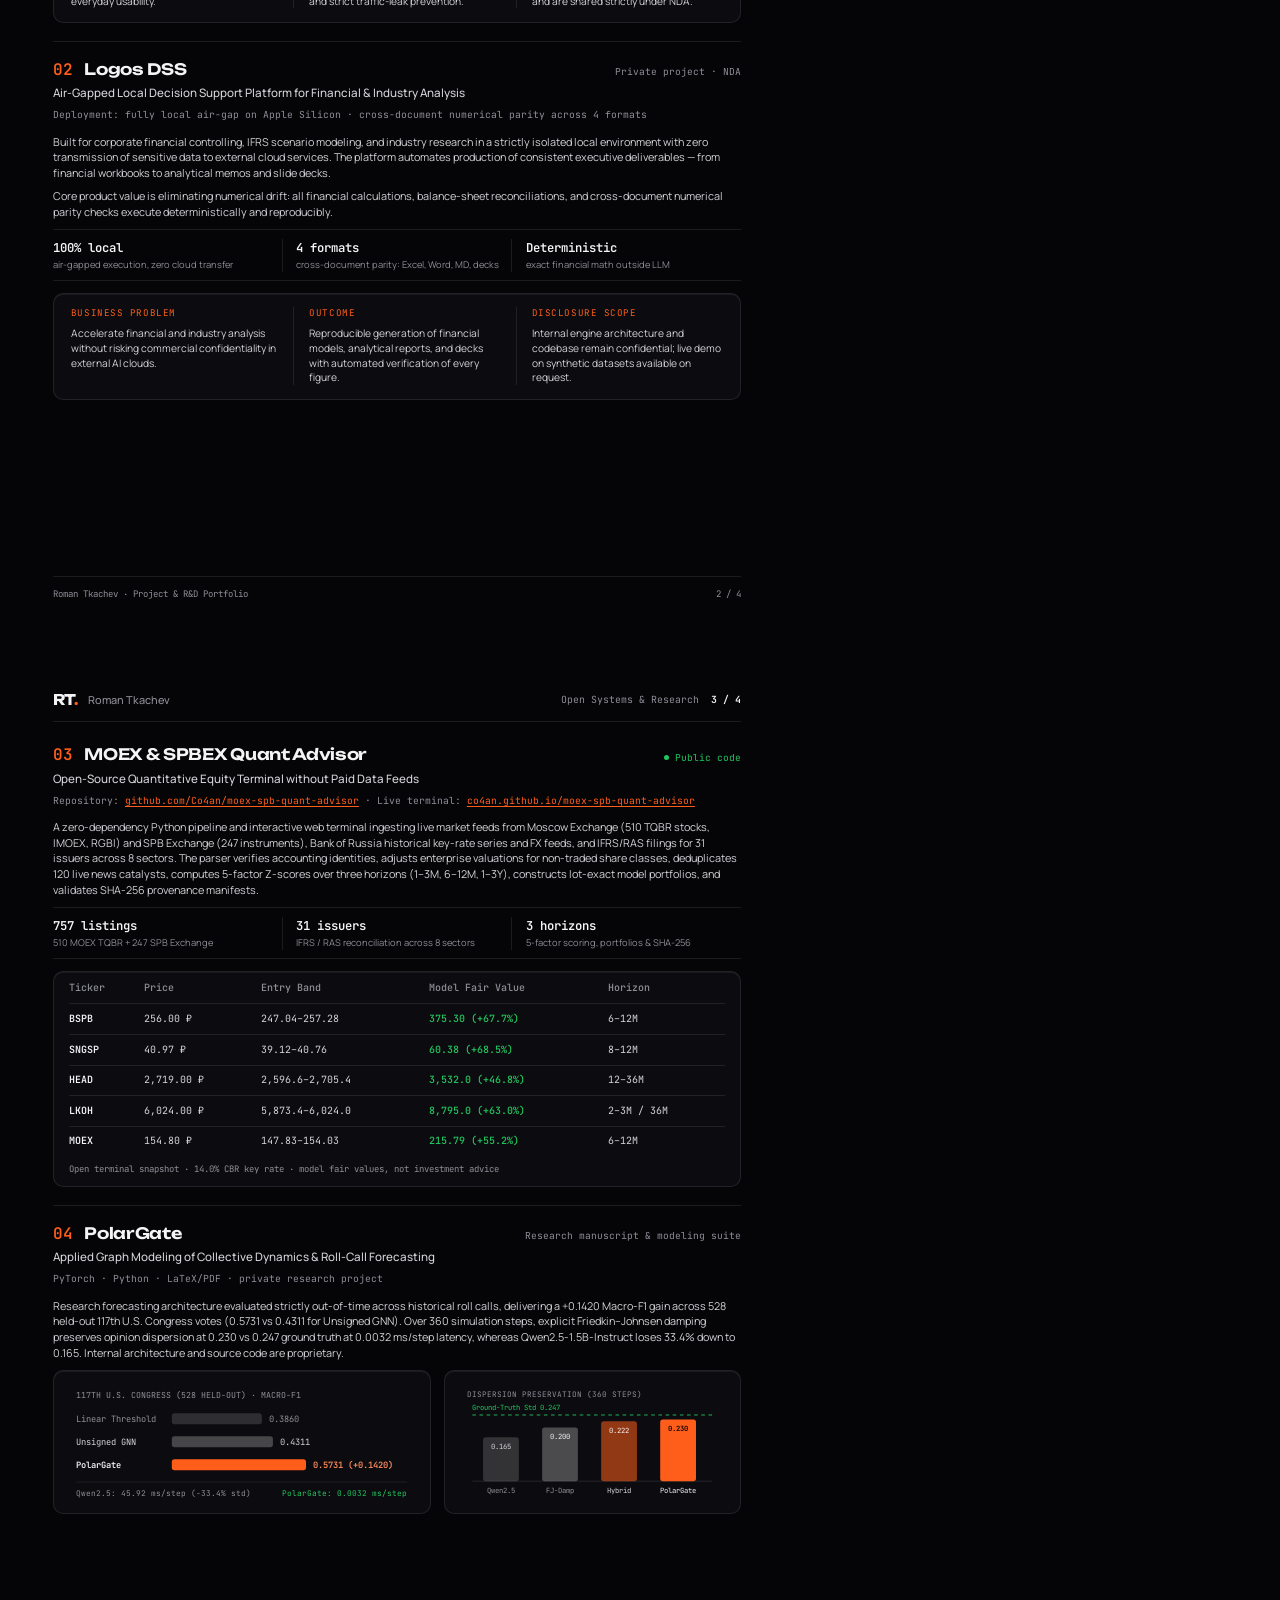
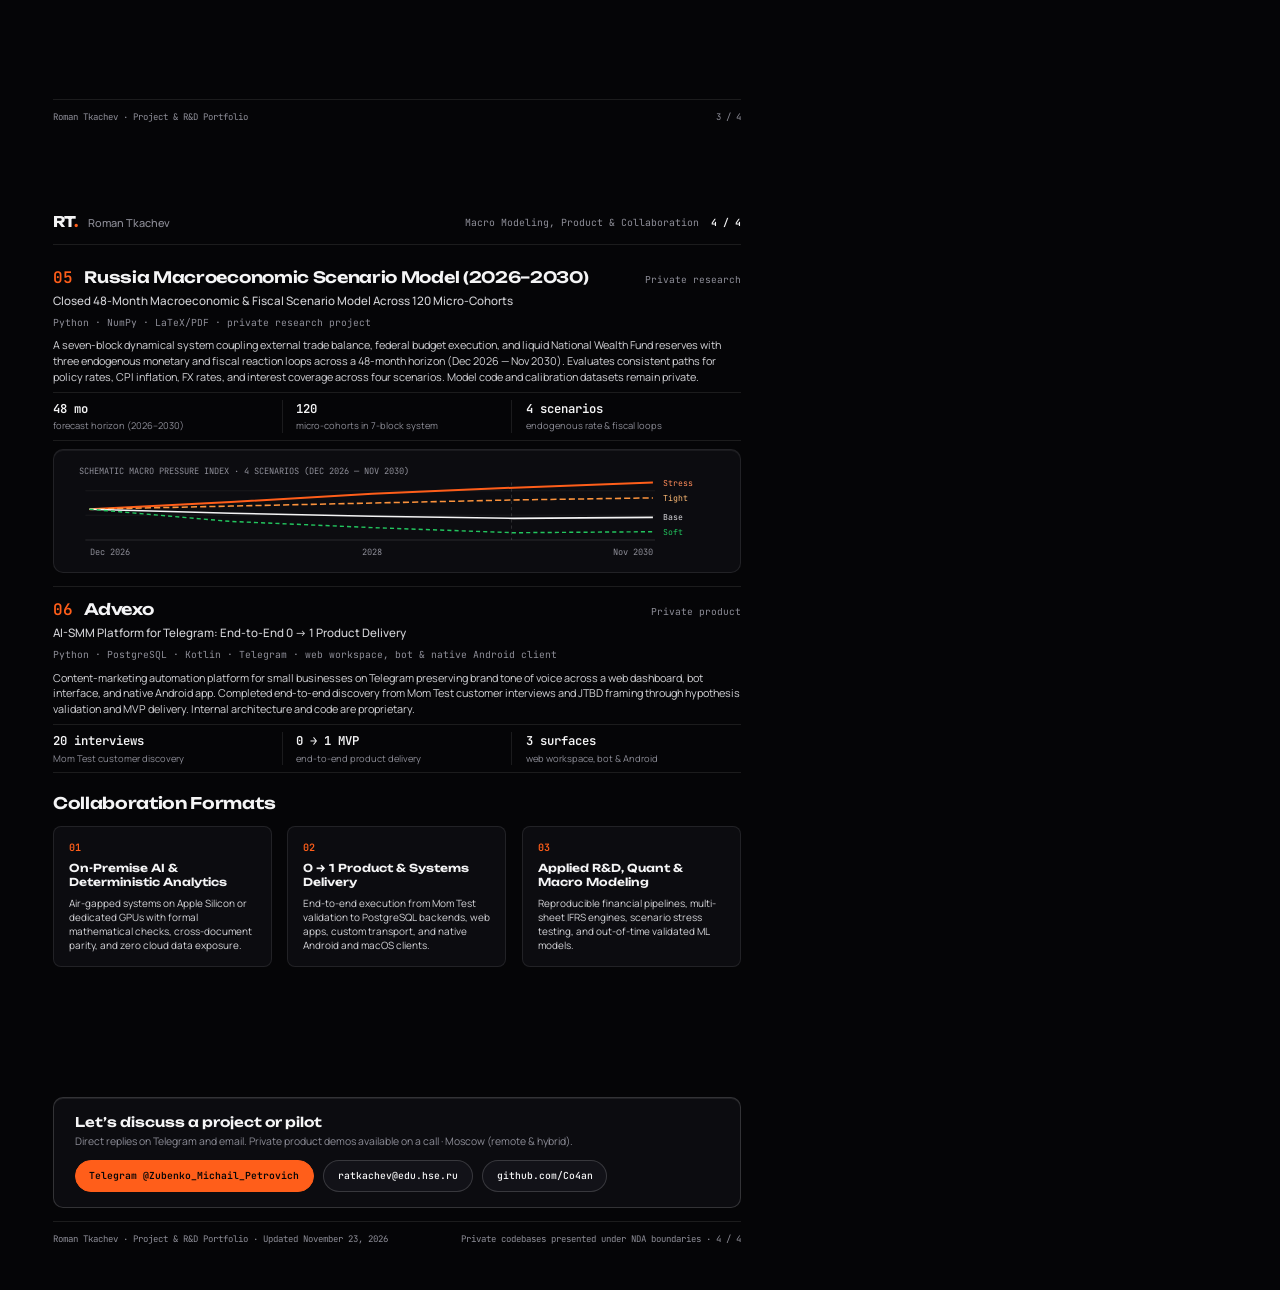
==== commit 9f982fa5: "Update Telegram handle to @Zubenko_Michail_Petrovich and regenerate PDFs" ====
--- a/print/portfolio-en.html
+++ b/print/portfolio-en.html
@@ -124,6 +124,7 @@
       display: inline-flex;
       align-items: center;
       gap: 3mm;
+      white-space: nowrap;
     }
 
     .brand-monogram {
@@ -148,7 +149,8 @@
     .pill-links {
       display: flex;
       align-items: center;
-      gap: 4.5mm;
+      gap: 3.2mm;
+      white-space: nowrap;
       font-family: var(--font-mono);
       font-size: 7.3pt;
       color: var(--muted);
@@ -737,7 +739,7 @@
             <span class="brand-name">Roman Tkachev</span>
           </div>
           <div class="pill-links">
-            <a class="accent-link" href="https://t.me/ceorussian" translate="no">@ceorussian</a>
+            <a class="accent-link" href="https://t.me/Zubenko_Michail_Petrovich" translate="no">@Zubenko_Michail_Petrovich</a>
             <a href="https://github.com/Co4an" translate="no">github.com/Co4an</a>
             <a href="mailto:ratkachev@edu.hse.ru" translate="no">ratkachev@edu.hse.ru</a>
             <span>Moscow · 2026</span>
@@ -1242,7 +1244,7 @@
             <p class="closing-lead">Direct replies on <span translate="no">Telegram</span> and email. Private product demos available on a call · Moscow (remote &amp; hybrid).</p>
           </div>
           <div class="closing-pills">
-            <a class="cta-pill cta-pill--primary" href="https://t.me/ceorussian" translate="no">Telegram @ceorussian</a>
+            <a class="cta-pill cta-pill--primary" href="https://t.me/Zubenko_Michail_Petrovich" translate="no">Telegram @Zubenko_Michail_Petrovich</a>
             <a class="cta-pill" href="mailto:ratkachev@edu.hse.ru" translate="no">ratkachev@edu.hse.ru</a>
             <a class="cta-pill" href="https://github.com/Co4an" translate="no">github.com/Co4an</a>
           </div>
